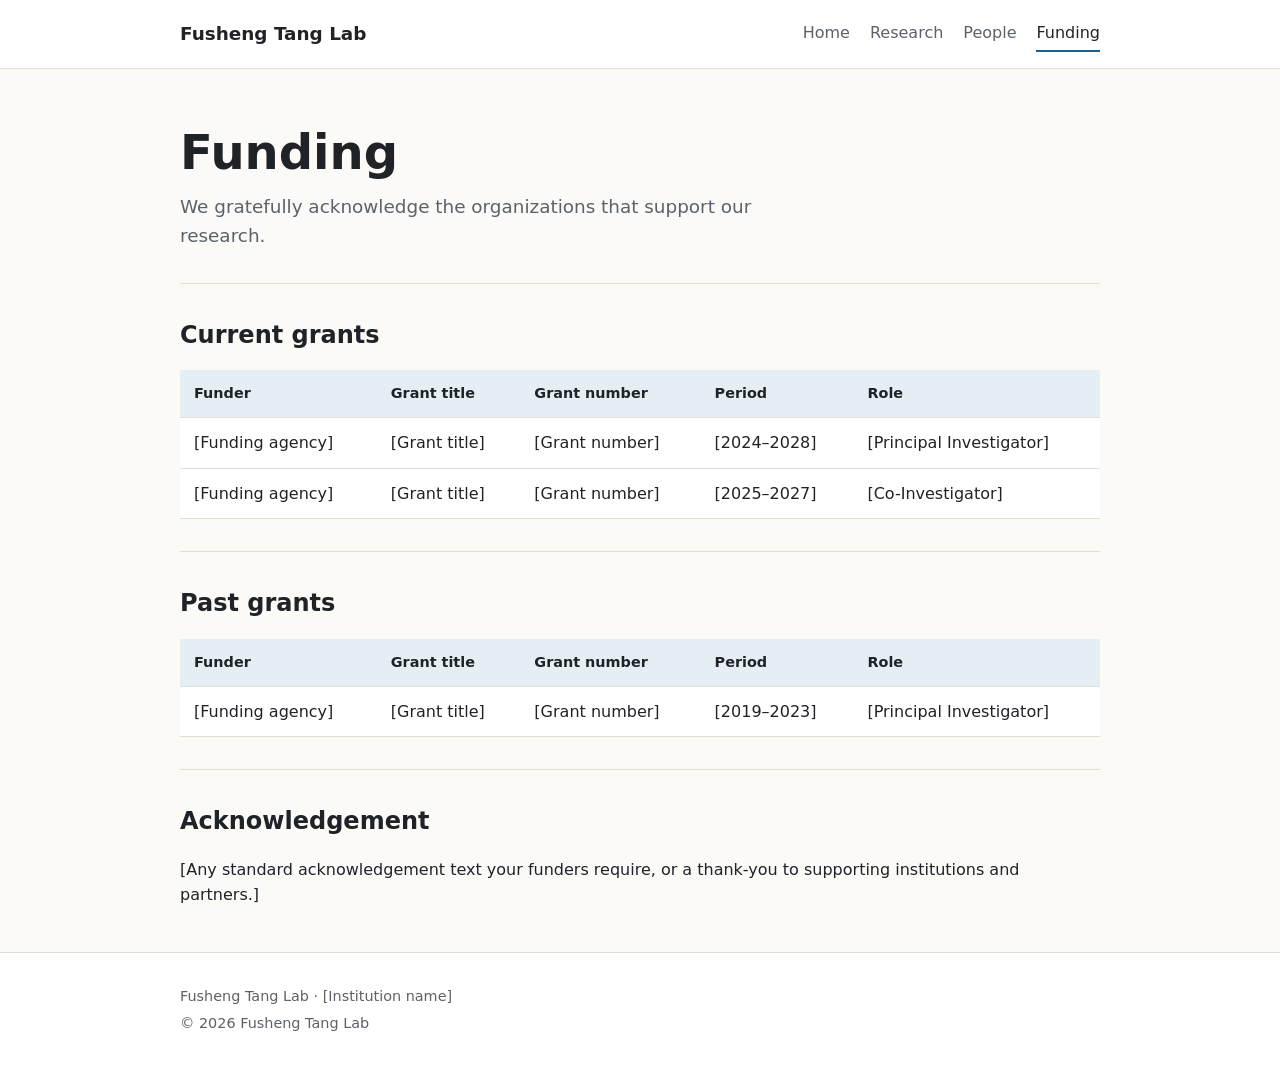
==== funding.html @ 30bb6a4f "Build research lab site with Research, People, and Funding pages Co-Authored-By: Claude Opus 5.5 <no" ====
<!doctype html>
<html lang="en">
<head>
  <meta charset="utf-8">
  <meta name="viewport" content="width=device-width, initial-scale=1">
  <title>Funding · Fusheng Tang Lab</title>
  <meta name="description" content="Grants and organizations that fund the Fusheng Tang Lab.">
  <link rel="stylesheet" href="style.css">
</head>
<body>
  <header class="site-header">
    <div class="container">
      <a class="site-name" href="index.html">Fusheng Tang Lab</a>
      <nav>
        <a href="index.html">Home</a>
        <a href="research.html">Research</a>
        <a href="people.html">People</a>
        <a href="funding.html" aria-current="page">Funding</a>
      </nav>
    </div>
  </header>

  <main class="container">
    <div class="page-intro">
      <h1>Funding</h1>
      <p>We gratefully acknowledge the organizations that support our research.</p>
    </div>

    <section>
      <h2>Current grants</h2>
      <div class="table-wrap">
        <table>
          <thead>
            <tr>
              <th>Funder</th>
              <th>Grant title</th>
              <th>Grant number</th>
              <th>Period</th>
              <th>Role</th>
            </tr>
          </thead>
          <tbody>
            <tr>
              <td>[Funding agency]</td>
              <td>[Grant title]</td>
              <td>[Grant number]</td>
              <td>[2024&ndash;2028]</td>
              <td>[Principal Investigator]</td>
            </tr>
            <tr>
              <td>[Funding agency]</td>
              <td>[Grant title]</td>
              <td>[Grant number]</td>
              <td>[2025&ndash;2027]</td>
              <td>[Co-Investigator]</td>
            </tr>
          </tbody>
        </table>
      </div>
    </section>

    <section>
      <h2>Past grants</h2>
      <div class="table-wrap">
        <table>
          <thead>
            <tr>
              <th>Funder</th>
              <th>Grant title</th>
              <th>Grant number</th>
              <th>Period</th>
              <th>Role</th>
            </tr>
          </thead>
          <tbody>
            <tr>
              <td>[Funding agency]</td>
              <td>[Grant title]</td>
              <td>[Grant number]</td>
              <td>[2019&ndash;2023]</td>
              <td>[Principal Investigator]</td>
            </tr>
          </tbody>
        </table>
      </div>
    </section>

    <section>
      <h2>Acknowledgement</h2>
      <p>[Any standard acknowledgement text your funders require, or a thank-you to supporting institutions and partners.]</p>
    </section>
  </main>

  <footer>
    <div class="container">
      <p>Fusheng Tang Lab &middot; [Institution name]</p>
      <p>&copy; 2026 Fusheng Tang Lab</p>
    </div>
  </footer>
</body>
</html>
---- style.css ----
:root {
  --background: #fbfaf7;
  --surface: #ffffff;
  --text: #1f2328;
  --muted: #5b626a;
  --accent: #1f5f8b;
  --accent-soft: #e5eef5;
  --border: #e2ded6;
}

@media (prefers-color-scheme: dark) {
  :root {
    --background: #14171a;
    --surface: #1c2024;
    --text: #eceae4;
    --muted: #a3a9b0;
    --accent: #7db6e0;
    --accent-soft: #1f2d38;
    --border: #2e3338;
  }
}

* {
  box-sizing: border-box;
}

body {
  margin: 0;
  background: var(--background);
  color: var(--text);
  font-family: system-ui, -apple-system, "Segoe UI", Roboto, sans-serif;
  line-height: 1.6;
}

a {
  color: var(--accent);
}

img {
  max-width: 100%;
}

.container {
  max-width: 960px;
  margin: 0 auto;
  padding: 0 20px;
}

/* Header and navigation */

.site-header {
  border-bottom: 1px solid var(--border);
  background: var(--surface);
}

.site-header .container {
  display: flex;
  flex-wrap: wrap;
  justify-content: space-between;
  align-items: center;
  gap: 8px 24px;
  padding-top: 16px;
  padding-bottom: 16px;
}

.site-name {
  color: var(--text);
  font-size: 1.15rem;
  font-weight: 700;
  text-decoration: none;
}

nav {
  display: flex;
  flex-wrap: wrap;
  gap: 4px 20px;
}

nav a {
  color: var(--muted);
  text-decoration: none;
  padding: 4px 0;
  border-bottom: 2px solid transparent;
}

nav a:hover {
  color: var(--text);
}

nav a[aria-current="page"] {
  color: var(--text);
  border-bottom-color: var(--accent);
}

/* Page layout */

main {
  padding-bottom: 48px;
}

.page-intro {
  padding: 56px 0 32px;
}

.page-intro h1 {
  margin: 0 0 12px;
  font-size: clamp(2rem, 6vw, 3rem);
  line-height: 1.15;
}

.page-intro p {
  max-width: 640px;
  margin: 0;
  color: var(--muted);
  font-size: 1.15rem;
}

section {
  padding: 32px 0;
  border-top: 1px solid var(--border);
}

h2 {
  margin: 0 0 16px;
  font-size: 1.5rem;
}

h3 {
  margin: 0 0 6px;
  font-size: 1.1rem;
}

p {
  margin: 0 0 12px;
}

.muted {
  color: var(--muted);
}

.button {
  display: inline-block;
  margin-top: 8px;
  padding: 10px 18px;
  border-radius: 6px;
  background: var(--accent);
  color: var(--background);
  font-weight: 600;
  text-decoration: none;
}

/* Cards (research areas, projects, people) */

.grid {
  display: grid;
  grid-template-columns: repeat(auto-fill, minmax(260px, 1fr));
  gap: 20px;
}

.card {
  padding: 20px;
  border: 1px solid var(--border);
  border-radius: 8px;
  background: var(--surface);
}

.card p:last-child {
  margin-bottom: 0;
}

.tag {
  display: inline-block;
  margin-bottom: 8px;
  padding: 2px 10px;
  border-radius: 999px;
  background: var(--accent-soft);
  color: var(--accent);
  font-size: 0.8rem;
  font-weight: 600;
}

/* People */

.person {
  text-align: center;
}

.person .photo {
  display: flex;
  justify-content: center;
  align-items: center;
  width: 112px;
  height: 112px;
  margin: 0 auto 14px;
  border-radius: 50%;
  object-fit: cover;
  background: var(--accent-soft);
  color: var(--accent);
  font-size: 2rem;
  font-weight: 700;
}

.person .role {
  margin-bottom: 8px;
  color: var(--muted);
}

.pi {
  display: flex;
  flex-wrap: wrap;
  gap: 24px;
  align-items: flex-start;
}

.pi .photo {
  flex-shrink: 0;
  width: 160px;
  height: 160px;
  margin: 0;
}

.pi-details {
  flex: 1;
  min-width: 240px;
  text-align: left;
}

/* Lists (news, publications) */

.list {
  margin: 0;
  padding: 0;
  list-style: none;
}

.list li {
  padding: 12px 0;
  border-bottom: 1px solid var(--border);
}

.list li:last-child {
  border-bottom: none;
}

.date {
  display: block;
  color: var(--muted);
  font-size: 0.9rem;
}

/* Funding table */

.table-wrap {
  overflow-x: auto;
}

table {
  width: 100%;
  min-width: 560px;
  border-collapse: collapse;
  background: var(--surface);
}

th,
td {
  padding: 12px 14px;
  border-bottom: 1px solid var(--border);
  text-align: left;
  vertical-align: top;
}

th {
  background: var(--accent-soft);
  font-size: 0.9rem;
}

/* Footer */

footer {
  padding: 32px 0;
  border-top: 1px solid var(--border);
  background: var(--surface);
  color: var(--muted);
  font-size: 0.9rem;
}

footer p {
  margin: 0 0 4px;
}
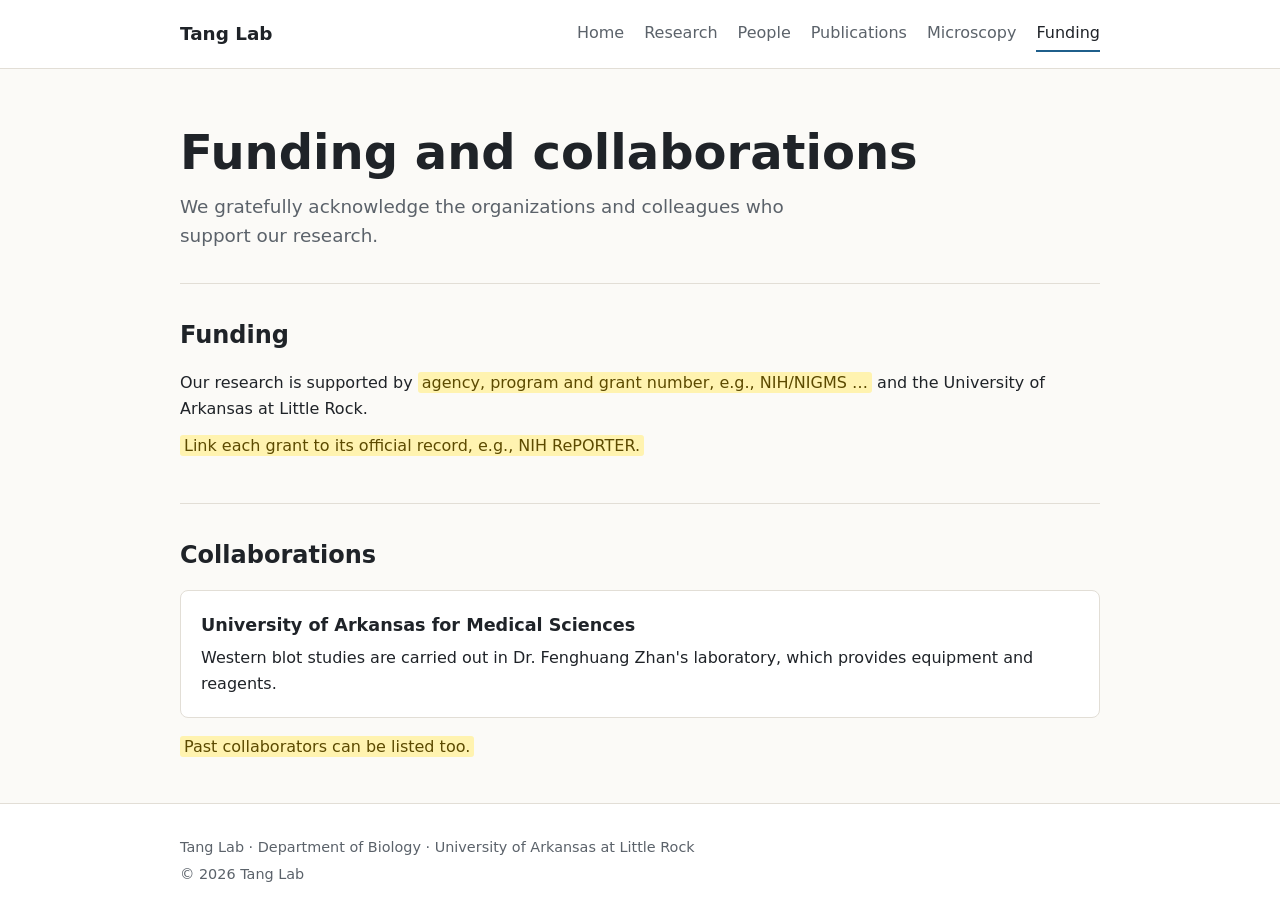
==== commit 1f29bf72: "Add lab content from draft, plus Publications and Microscopy pages Co-Authored-By: Claude Opus 5.5 <" ====
--- a/funding.html
+++ b/funding.html
@@ -3,18 +3,20 @@
 <head>
   <meta charset="utf-8">
   <meta name="viewport" content="width=device-width, initial-scale=1">
-  <title>Funding · Fusheng Tang Lab</title>
-  <meta name="description" content="Grants and organizations that fund the Fusheng Tang Lab.">
+  <title>Funding · Tang Lab</title>
+  <meta name="description" content="Funding and collaborations that support the Tang Lab.">
   <link rel="stylesheet" href="style.css">
 </head>
 <body>
   <header class="site-header">
     <div class="container">
-      <a class="site-name" href="index.html">Fusheng Tang Lab</a>
+      <a class="site-name" href="index.html">Tang Lab</a>
       <nav>
         <a href="index.html">Home</a>
         <a href="research.html">Research</a>
         <a href="people.html">People</a>
+        <a href="publications.html">Publications</a>
+        <a href="microscopy.html">Microscopy</a>
         <a href="funding.html" aria-current="page">Funding</a>
       </nav>
     </div>
@@ -22,79 +24,30 @@
 
   <main class="container">
     <div class="page-intro">
-      <h1>Funding</h1>
-      <p>We gratefully acknowledge the organizations that support our research.</p>
+      <h1>Funding and collaborations</h1>
+      <p>We gratefully acknowledge the organizations and colleagues who support our research.</p>
     </div>
 
     <section>
-      <h2>Current grants</h2>
-      <div class="table-wrap">
-        <table>
-          <thead>
-            <tr>
-              <th>Funder</th>
-              <th>Grant title</th>
-              <th>Grant number</th>
-              <th>Period</th>
-              <th>Role</th>
-            </tr>
-          </thead>
-          <tbody>
-            <tr>
-              <td>[Funding agency]</td>
-              <td>[Grant title]</td>
-              <td>[Grant number]</td>
-              <td>[2024&ndash;2028]</td>
-              <td>[Principal Investigator]</td>
-            </tr>
-            <tr>
-              <td>[Funding agency]</td>
-              <td>[Grant title]</td>
-              <td>[Grant number]</td>
-              <td>[2025&ndash;2027]</td>
-              <td>[Co-Investigator]</td>
-            </tr>
-          </tbody>
-        </table>
-      </div>
+      <h2>Funding</h2>
+      <p>Our research is supported by <span class="placeholder">agency, program and grant number, e.g., NIH/NIGMS …</span> and the University of Arkansas at Little Rock.</p>
+      <p><span class="placeholder">Link each grant to its official record, e.g., NIH RePORTER.</span></p>
     </section>
 
     <section>
-      <h2>Past grants</h2>
-      <div class="table-wrap">
-        <table>
-          <thead>
-            <tr>
-              <th>Funder</th>
-              <th>Grant title</th>
-              <th>Grant number</th>
-              <th>Period</th>
-              <th>Role</th>
-            </tr>
-          </thead>
-          <tbody>
-            <tr>
-              <td>[Funding agency]</td>
-              <td>[Grant title]</td>
-              <td>[Grant number]</td>
-              <td>[2019&ndash;2023]</td>
-              <td>[Principal Investigator]</td>
-            </tr>
-          </tbody>
-        </table>
-      </div>
-    </section>
-
-    <section>
-      <h2>Acknowledgement</h2>
-      <p>[Any standard acknowledgement text your funders require, or a thank-you to supporting institutions and partners.]</p>
+      <h2>Collaborations</h2>
+      <article class="card">
+        <h3>University of Arkansas for Medical Sciences</h3>
+        <p>Western blot studies are carried out in Dr. Fenghuang Zhan's laboratory, which provides equipment and reagents.</p>
+      </article>
+      <p class="muted" style="margin-top: 16px;"><span class="placeholder">Past collaborators can be listed too.</span></p>
     </section>
   </main>
 
   <footer>
     <div class="container">
-      <p>Fusheng Tang Lab &middot; [Institution name]</p>
-      <p>&copy; 2026 Fusheng Tang Lab</p>
+      <p>Tang Lab · Department of Biology · University of Arkansas at Little Rock</p>
+      <p>&copy; 2026 Tang Lab</p>
     </div>
   </footer>
 </body>
--- a/style.css
+++ b/style.css
@@ -274,6 +274,85 @@
   font-size: 0.9rem;
 }
 
+/* Draft content */
+
+.eyebrow {
+  margin-bottom: 10px;
+  color: var(--accent);
+  font-size: 0.95rem;
+  font-weight: 600;
+}
+
+.placeholder {
+  padding: 1px 4px;
+  border-radius: 3px;
+  background: #fff3b0;
+  color: #5c4a00;
+}
+
+@media (prefers-color-scheme: dark) {
+  .placeholder {
+    background: #4a3f12;
+    color: #ffe58a;
+  }
+}
+
+.callout {
+  margin-top: 20px;
+  padding: 20px;
+  border-left: 4px solid var(--accent);
+  border-radius: 0 8px 8px 0;
+  background: var(--accent-soft);
+}
+
+.callout p:last-child {
+  margin-bottom: 0;
+}
+
+.figure-placeholder {
+  display: flex;
+  justify-content: center;
+  align-items: center;
+  min-height: 220px;
+  margin-top: 24px;
+  padding: 20px;
+  border: 2px dashed var(--border);
+  border-radius: 8px;
+  color: var(--muted);
+  text-align: center;
+}
+
+.bullets {
+  margin: 0;
+  padding-left: 20px;
+}
+
+.bullets li {
+  margin-bottom: 8px;
+}
+
+.pubs {
+  margin: 0;
+  padding-left: 28px;
+}
+
+.pubs li {
+  padding: 10px 0 10px 4px;
+  border-bottom: 1px solid var(--border);
+}
+
+.pubs li:last-child {
+  border-bottom: none;
+}
+
+.person p:not(.role) {
+  text-align: left;
+}
+
+.person .links {
+  font-size: 0.9rem;
+}
+
 /* Footer */
 
 footer {
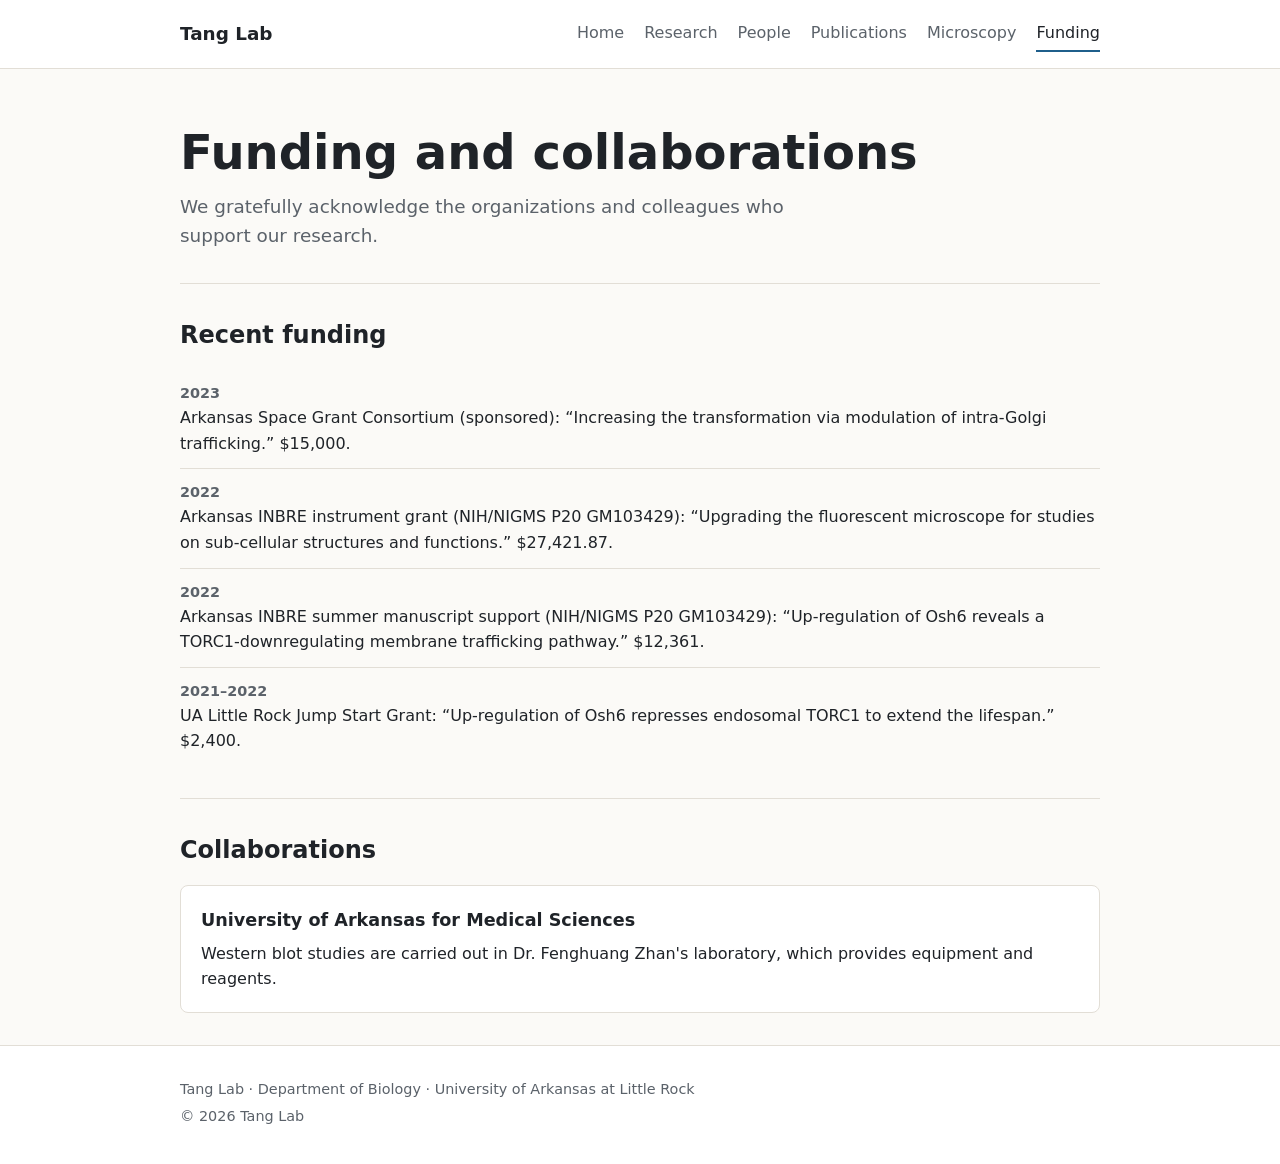
==== commit 4169dd0a: "Fill in site content from the Nov 20 draft - Home: new headline, About text, confirmed room and emai" ====
--- a/funding.html
+++ b/funding.html
@@ -5,9 +5,11 @@
   <meta name="viewport" content="width=device-width, initial-scale=1">
   <title>Funding · Tang Lab</title>
   <meta name="description" content="Funding and collaborations that support the Tang Lab.">
+  <link rel="icon" href="favicon.svg" type="image/svg+xml">
   <link rel="stylesheet" href="style.css">
 </head>
 <body>
+  <a class="skip-link" href="#main">Skip to content</a>
   <header class="site-header">
     <div class="container">
       <a class="site-name" href="index.html">Tang Lab</a>
@@ -22,16 +24,20 @@
     </div>
   </header>
 
-  <main class="container">
+  <main id="main" class="container">
     <div class="page-intro">
       <h1>Funding and collaborations</h1>
       <p>We gratefully acknowledge the organizations and colleagues who support our research.</p>
     </div>
 
     <section>
-      <h2>Funding</h2>
-      <p>Our research is supported by <span class="placeholder">agency, program and grant number, e.g., NIH/NIGMS …</span> and the University of Arkansas at Little Rock.</p>
-      <p><span class="placeholder">Link each grant to its official record, e.g., NIH RePORTER.</span></p>
+      <h2>Recent funding</h2>
+      <ul class="grants">
+        <li><span class="grant-year">2023</span> Arkansas Space Grant Consortium (sponsored): “Increasing the transformation via modulation of intra-Golgi trafficking.” $15,000.</li>
+        <li><span class="grant-year">2022</span> Arkansas INBRE instrument grant (NIH/NIGMS P20 GM103429): “Upgrading the fluorescent microscope for studies on sub-cellular structures and functions.” $27,421.87.</li>
+        <li><span class="grant-year">2022</span> Arkansas INBRE summer manuscript support (NIH/NIGMS P20 GM103429): “Up-regulation of Osh6 reveals a TORC1-downregulating membrane trafficking pathway.” $12,361.</li>
+        <li><span class="grant-year">2021–2022</span> UA Little Rock Jump Start Grant: “Up-regulation of Osh6 represses endosomal TORC1 to extend the lifespan.” $2,400.</li>
+      </ul>
     </section>
 
     <section>
@@ -40,7 +46,6 @@
         <h3>University of Arkansas for Medical Sciences</h3>
         <p>Western blot studies are carried out in Dr. Fenghuang Zhan's laboratory, which provides equipment and reagents.</p>
       </article>
-      <p class="muted" style="margin-top: 16px;"><span class="placeholder">Past collaborators can be listed too.</span></p>
     </section>
   </main>
 
--- a/style.css
+++ b/style.css
@@ -46,6 +46,22 @@
   padding: 0 20px;
 }
 
+.skip-link {
+  position: absolute;
+  left: 8px;
+  top: -48px;
+  padding: 8px 14px;
+  border-radius: 6px;
+  background: var(--accent);
+  color: var(--background);
+  font-weight: 600;
+  z-index: 10;
+}
+
+.skip-link:focus {
+  top: 8px;
+}
+
 /* Header and navigation */
 
 .site-header {
@@ -193,11 +209,12 @@
   height: 112px;
   margin: 0 auto 14px;
   border-radius: 50%;
-  object-fit: cover;
   background: var(--accent-soft);
   color: var(--accent);
   font-size: 2rem;
   font-weight: 700;
+  object-fit: cover;
+  object-position: top;
 }
 
 .person .role {
@@ -223,55 +240,6 @@
   flex: 1;
   min-width: 240px;
   text-align: left;
-}
-
-/* Lists (news, publications) */
-
-.list {
-  margin: 0;
-  padding: 0;
-  list-style: none;
-}
-
-.list li {
-  padding: 12px 0;
-  border-bottom: 1px solid var(--border);
-}
-
-.list li:last-child {
-  border-bottom: none;
-}
-
-.date {
-  display: block;
-  color: var(--muted);
-  font-size: 0.9rem;
-}
-
-/* Funding table */
-
-.table-wrap {
-  overflow-x: auto;
-}
-
-table {
-  width: 100%;
-  min-width: 560px;
-  border-collapse: collapse;
-  background: var(--surface);
-}
-
-th,
-td {
-  padding: 12px 14px;
-  border-bottom: 1px solid var(--border);
-  text-align: left;
-  vertical-align: top;
-}
-
-th {
-  background: var(--accent-soft);
-  font-size: 0.9rem;
 }
 
 /* Draft content */
@@ -309,19 +277,6 @@
   margin-bottom: 0;
 }
 
-.figure-placeholder {
-  display: flex;
-  justify-content: center;
-  align-items: center;
-  min-height: 220px;
-  margin-top: 24px;
-  padding: 20px;
-  border: 2px dashed var(--border);
-  border-radius: 8px;
-  color: var(--muted);
-  text-align: center;
-}
-
 .bullets {
   margin: 0;
   padding-left: 20px;
@@ -351,6 +306,52 @@
 
 .person .links {
   font-size: 0.9rem;
+}
+
+/* Funding */
+
+.grants {
+  margin: 0;
+  padding: 0;
+  list-style: none;
+}
+
+.grants li {
+  padding: 12px 0;
+  border-bottom: 1px solid var(--border);
+}
+
+.grants li:last-child {
+  border-bottom: none;
+}
+
+.grant-year {
+  display: block;
+  color: var(--muted);
+  font-size: 0.9rem;
+  font-weight: 600;
+}
+
+/* Figures */
+
+.figure {
+  margin: 0;
+}
+
+.figure img {
+  display: block;
+  width: 100%;
+  height: auto;
+  padding: 12px;
+  border: 1px solid var(--border);
+  border-radius: 8px;
+  background: #ffffff;
+}
+
+.figure figcaption {
+  margin-top: 10px;
+  color: var(--muted);
+  font-size: 0.95rem;
 }
 
 /* Footer */
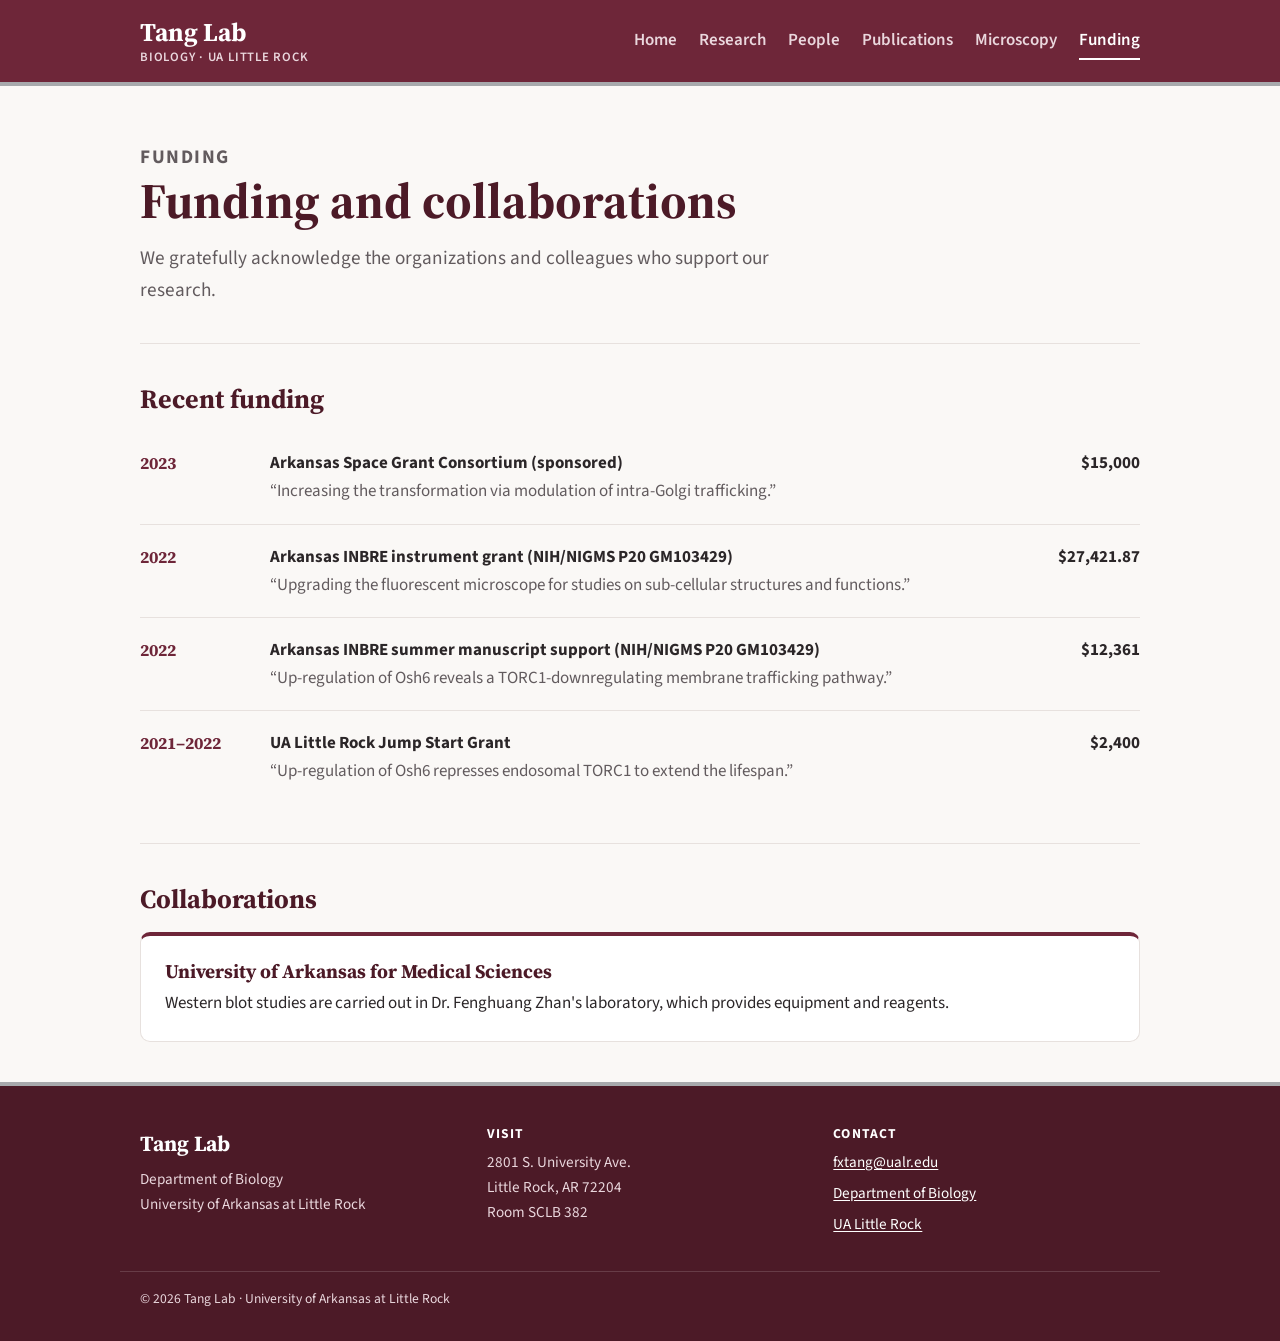
==== commit 6b99e767: "Redesign site in UA Little Rock maroon with a journal-style layout - Maroon header and footer using " ====
--- a/funding.html
+++ b/funding.html
@@ -6,14 +6,17 @@
   <title>Funding · Tang Lab</title>
   <meta name="description" content="Funding and collaborations that support the Tang Lab.">
   <link rel="icon" href="favicon.svg" type="image/svg+xml">
+  <link rel="preconnect" href="https://fonts.googleapis.com">
+  <link rel="preconnect" href="https://fonts.gstatic.com" crossorigin>
+  <link rel="stylesheet" href="https://fonts.googleapis.com/css2?family=Source+Sans+3:wght@400;600;700&family=Source+Serif+4:opsz,wght@8..60,600;8..60,700&display=swap">
   <link rel="stylesheet" href="style.css">
 </head>
 <body>
   <a class="skip-link" href="#main">Skip to content</a>
   <header class="site-header">
     <div class="container">
-      <a class="site-name" href="index.html">Tang Lab</a>
-      <nav>
+      <a class="site-name" href="index.html">Tang Lab<span>Biology · UA Little Rock</span></a>
+      <nav aria-label="Main">
         <a href="index.html">Home</a>
         <a href="research.html">Research</a>
         <a href="people.html">People</a>
@@ -25,7 +28,9 @@
   </header>
 
   <main id="main" class="container">
+
     <div class="page-intro">
+      <p class="eyebrow">Funding</p>
       <h1>Funding and collaborations</h1>
       <p>We gratefully acknowledge the organizations and colleagues who support our research.</p>
     </div>
@@ -33,10 +38,26 @@
     <section>
       <h2>Recent funding</h2>
       <ul class="grants">
-        <li><span class="grant-year">2023</span> Arkansas Space Grant Consortium (sponsored): “Increasing the transformation via modulation of intra-Golgi trafficking.” $15,000.</li>
-        <li><span class="grant-year">2022</span> Arkansas INBRE instrument grant (NIH/NIGMS P20 GM103429): “Upgrading the fluorescent microscope for studies on sub-cellular structures and functions.” $27,421.87.</li>
-        <li><span class="grant-year">2022</span> Arkansas INBRE summer manuscript support (NIH/NIGMS P20 GM103429): “Up-regulation of Osh6 reveals a TORC1-downregulating membrane trafficking pathway.” $12,361.</li>
-        <li><span class="grant-year">2021–2022</span> UA Little Rock Jump Start Grant: “Up-regulation of Osh6 represses endosomal TORC1 to extend the lifespan.” $2,400.</li>
+        <li>
+          <span class="grant-year">2023</span>
+          <span><span class="grant-funder">Arkansas Space Grant Consortium (sponsored)</span><span class="grant-title">“Increasing the transformation via modulation of intra-Golgi trafficking.”</span></span>
+          <span class="grant-amount">$15,000</span>
+        </li>
+        <li>
+          <span class="grant-year">2022</span>
+          <span><span class="grant-funder">Arkansas INBRE instrument grant (NIH/NIGMS P20 GM103429)</span><span class="grant-title">“Upgrading the fluorescent microscope for studies on sub-cellular structures and functions.”</span></span>
+          <span class="grant-amount">$27,421.87</span>
+        </li>
+        <li>
+          <span class="grant-year">2022</span>
+          <span><span class="grant-funder">Arkansas INBRE summer manuscript support (NIH/NIGMS P20 GM103429)</span><span class="grant-title">“Up-regulation of Osh6 reveals a TORC1-downregulating membrane trafficking pathway.”</span></span>
+          <span class="grant-amount">$12,361</span>
+        </li>
+        <li>
+          <span class="grant-year">2021–2022</span>
+          <span><span class="grant-funder">UA Little Rock Jump Start Grant</span><span class="grant-title">“Up-regulation of Osh6 represses endosomal TORC1 to extend the lifespan.”</span></span>
+          <span class="grant-amount">$2,400</span>
+        </li>
       </ul>
     </section>
 
@@ -49,10 +70,25 @@
     </section>
   </main>
 
-  <footer>
-    <div class="container">
-      <p>Tang Lab · Department of Biology · University of Arkansas at Little Rock</p>
-      <p>&copy; 2026 Tang Lab</p>
+  <footer class="site-footer">
+    <div class="container footer-grid">
+      <div>
+        <p class="footer-name">Tang Lab</p>
+        <p>Department of Biology<br>University of Arkansas at Little Rock</p>
+      </div>
+      <div>
+        <h2 class="footer-heading">Visit</h2>
+        <p>2801 S. University Ave.<br>Little Rock, AR 72204<br>Room SCLB 382</p>
+      </div>
+      <div>
+        <h2 class="footer-heading">Contact</h2>
+        <p><a href="mailto:fxtang@ualr.edu">fxtang@ualr.edu</a></p>
+        <p><a href="https://ualr.edu/biology/">Department of Biology</a></p>
+        <p><a href="https://ualr.edu/">UA Little Rock</a></p>
+      </div>
+    </div>
+    <div class="container footer-bottom">
+      <p>&copy; 2026 Tang Lab · University of Arkansas at Little Rock</p>
     </div>
   </footer>
 </body>
--- a/style.css
+++ b/style.css
@@ -1,22 +1,46 @@
+/* Tang Lab — colors follow the UA Little Rock palette (ualr.edu/communications/colors) */
+
 :root {
-  --background: #fbfaf7;
+  --maroon: #6e2639;
+  --maroon-dark: #4c1a27;
+  --maroon-light: #98344f;
+  --silver: #a7a9ac;
+
+  --background: #faf8f6;
   --surface: #ffffff;
-  --text: #1f2328;
-  --muted: #5b626a;
-  --accent: #1f5f8b;
-  --accent-soft: #e5eef5;
-  --border: #e2ded6;
+  --text: #2b2628;
+  --heading: #4c1a27;
+  --muted: #625b5e;
+  --accent: #6e2639;
+  --accent-hover: #98344f;
+  --accent-soft: #f4eaed;
+  --border: #e7e1de;
+
+  --header-bg: #6e2639;
+  --header-text: #ffffff;
+  --header-muted: #ead7dd;
+  --footer-bg: #4c1a27;
+  --footer-text: #ead7dd;
+
+  --serif: "Source Serif 4", Georgia, "Times New Roman", serif;
+  --sans: "Source Sans 3", system-ui, -apple-system, "Segoe UI", Roboto, sans-serif;
+  --radius: 10px;
 }
 
 @media (prefers-color-scheme: dark) {
   :root {
-    --background: #14171a;
-    --surface: #1c2024;
-    --text: #eceae4;
-    --muted: #a3a9b0;
-    --accent: #7db6e0;
-    --accent-soft: #1f2d38;
-    --border: #2e3338;
+    --background: #151113;
+    --surface: #1f191b;
+    --text: #ece6e8;
+    --heading: #f4dde4;
+    --muted: #b3a9ad;
+    --accent: #eaa5b8;
+    --accent-hover: #f6c9d5;
+    --accent-soft: #33202a;
+    --border: #3a2f33;
+
+    --header-bg: #4c1a27;
+    --footer-bg: #2a0f17;
   }
 }
 
@@ -24,24 +48,39 @@
   box-sizing: border-box;
 }
 
+html {
+  -webkit-text-size-adjust: 100%;
+}
+
 body {
   margin: 0;
   background: var(--background);
   color: var(--text);
-  font-family: system-ui, -apple-system, "Segoe UI", Roboto, sans-serif;
-  line-height: 1.6;
+  font-family: var(--sans);
+  font-size: 1.0625rem;
+  line-height: 1.65;
 }
 
 a {
   color: var(--accent);
+  text-underline-offset: 2px;
+}
+
+a:hover {
+  color: var(--accent-hover);
 }
 
 img {
   max-width: 100%;
 }
 
+:focus-visible {
+  outline: 3px solid var(--maroon-light);
+  outline-offset: 2px;
+}
+
 .container {
-  max-width: 960px;
+  max-width: 1040px;
   margin: 0 auto;
   padding: 0 20px;
 }
@@ -50,12 +89,12 @@
   position: absolute;
   left: 8px;
   top: -48px;
+  z-index: 10;
   padding: 8px 14px;
   border-radius: 6px;
-  background: var(--accent);
-  color: var(--background);
+  background: var(--surface);
+  color: var(--accent);
   font-weight: 600;
-  z-index: 10;
 }
 
 .skip-link:focus {
@@ -65,8 +104,9 @@
 /* Header and navigation */
 
 .site-header {
-  border-bottom: 1px solid var(--border);
-  background: var(--surface);
+  background: var(--header-bg);
+  color: var(--header-text);
+  border-bottom: 4px solid var(--silver);
 }
 
 .site-header .container {
@@ -74,109 +114,184 @@
   flex-wrap: wrap;
   justify-content: space-between;
   align-items: center;
-  gap: 8px 24px;
-  padding-top: 16px;
-  padding-bottom: 16px;
+  gap: 10px 28px;
+  padding-top: 18px;
+  padding-bottom: 18px;
 }
 
 .site-name {
-  color: var(--text);
-  font-size: 1.15rem;
-  font-weight: 700;
+  display: flex;
+  flex-direction: column;
+  color: var(--header-text);
+  font-family: var(--serif);
+  font-size: 1.6rem;
+  font-weight: 700;
+  line-height: 1.1;
   text-decoration: none;
+}
+
+.site-name:hover {
+  color: var(--header-text);
+}
+
+.site-name span {
+  margin-top: 4px;
+  color: var(--header-muted);
+  font-family: var(--sans);
+  font-size: 0.8rem;
+  font-weight: 600;
+  letter-spacing: 0.06em;
+  text-transform: uppercase;
 }
 
 nav {
   display: flex;
   flex-wrap: wrap;
-  gap: 4px 20px;
+  gap: 4px 22px;
 }
 
 nav a {
-  color: var(--muted);
-  text-decoration: none;
   padding: 4px 0;
   border-bottom: 2px solid transparent;
+  color: var(--header-muted);
+  font-weight: 600;
+  text-decoration: none;
 }
 
 nav a:hover {
-  color: var(--text);
+  color: var(--header-text);
+  border-bottom-color: var(--header-muted);
 }
 
 nav a[aria-current="page"] {
-  color: var(--text);
-  border-bottom-color: var(--accent);
-}
-
-/* Page layout */
-
-main {
-  padding-bottom: 48px;
-}
-
-.page-intro {
-  padding: 56px 0 32px;
-}
-
-.page-intro h1 {
-  margin: 0 0 12px;
-  font-size: clamp(2rem, 6vw, 3rem);
-  line-height: 1.15;
-}
-
-.page-intro p {
-  max-width: 640px;
-  margin: 0;
-  color: var(--muted);
-  font-size: 1.15rem;
-}
-
-section {
-  padding: 32px 0;
-  border-top: 1px solid var(--border);
+  color: var(--header-text);
+  border-bottom-color: var(--header-text);
+}
+
+/* Type */
+
+h1,
+h2,
+h3 {
+  color: var(--heading);
+  font-family: var(--serif);
+  font-weight: 700;
+  line-height: 1.2;
 }
 
 h2 {
   margin: 0 0 16px;
-  font-size: 1.5rem;
+  font-size: 1.65rem;
 }
 
 h3 {
   margin: 0 0 6px;
-  font-size: 1.1rem;
+  font-size: 1.2rem;
 }
 
 p {
-  margin: 0 0 12px;
+  margin: 0 0 14px;
 }
 
 .muted {
   color: var(--muted);
 }
 
+.eyebrow {
+  margin: 0 0 12px;
+  color: var(--accent);
+  font-size: 0.85rem;
+  font-weight: 700;
+  letter-spacing: 0.08em;
+  text-transform: uppercase;
+}
+
+/* Page layout */
+
+main {
+  padding-bottom: 56px;
+}
+
+.page-intro {
+  padding: 56px 0 36px;
+}
+
+.page-intro h1 {
+  max-width: 780px;
+  margin: 0 0 14px;
+  font-size: clamp(2.1rem, 5.5vw, 3.1rem);
+  line-height: 1.12;
+}
+
+.page-intro p {
+  max-width: 680px;
+  margin: 0;
+  color: var(--muted);
+  font-size: 1.2rem;
+}
+
+section {
+  padding: 40px 0;
+  border-top: 1px solid var(--border);
+}
+
+.section-lead {
+  max-width: 720px;
+}
+
+.button-row {
+  display: flex;
+  flex-wrap: wrap;
+  gap: 12px;
+  margin-top: 26px;
+}
+
 .button {
   display: inline-block;
-  margin-top: 8px;
-  padding: 10px 18px;
+  padding: 11px 20px;
+  border: 2px solid var(--accent);
   border-radius: 6px;
   background: var(--accent);
   color: var(--background);
-  font-weight: 600;
+  font-weight: 700;
   text-decoration: none;
 }
 
-/* Cards (research areas, projects, people) */
+.button:hover {
+  border-color: var(--accent-hover);
+  background: var(--accent-hover);
+  color: var(--background);
+}
+
+.button.secondary {
+  background: transparent;
+  color: var(--accent);
+}
+
+.button.secondary:hover {
+  background: var(--accent-soft);
+  color: var(--accent);
+}
+
+/* Cards and grids */
 
 .grid {
   display: grid;
-  grid-template-columns: repeat(auto-fill, minmax(260px, 1fr));
+  grid-template-columns: repeat(auto-fit, minmax(260px, 1fr));
   gap: 20px;
 }
 
+.grid-2 {
+  display: grid;
+  grid-template-columns: repeat(auto-fit, minmax(300px, 1fr));
+  gap: 24px;
+}
+
 .card {
-  padding: 20px;
+  padding: 24px;
   border: 1px solid var(--border);
-  border-radius: 8px;
+  border-top: 4px solid var(--maroon);
+  border-radius: var(--radius);
   background: var(--surface);
 }
 
@@ -184,140 +299,284 @@
   margin-bottom: 0;
 }
 
-.tag {
+a.card {
+  display: block;
+  color: var(--text);
+  text-decoration: none;
+  transition: transform 0.15s ease, box-shadow 0.15s ease;
+}
+
+a.card:hover {
+  color: var(--text);
+  transform: translateY(-2px);
+  box-shadow: 0 8px 24px rgba(76, 26, 39, 0.12);
+}
+
+.card-more {
   display: inline-block;
-  margin-bottom: 8px;
-  padding: 2px 10px;
-  border-radius: 999px;
+  margin-top: 4px;
+  color: var(--accent);
+  font-weight: 700;
+}
+
+.callout {
+  padding: 24px;
+  border-left: 4px solid var(--maroon);
+  border-radius: 0 var(--radius) var(--radius) 0;
   background: var(--accent-soft);
-  color: var(--accent);
-  font-size: 0.8rem;
-  font-weight: 600;
+}
+
+.callout p:last-child {
+  margin-bottom: 0;
+}
+
+/* Figures */
+
+.figure {
+  margin: 0;
+}
+
+.figure img {
+  display: block;
+  width: 100%;
+  height: auto;
+  padding: 14px;
+  border: 1px solid var(--border);
+  border-radius: var(--radius);
+  background: #ffffff;
+}
+
+.figure figcaption {
+  max-width: 780px;
+  margin-top: 12px;
+  color: var(--muted);
+  font-size: 0.95rem;
+}
+
+.figure figcaption strong {
+  color: var(--text);
+}
+
+/* Lists */
+
+.bullets {
+  margin: 0;
+  padding-left: 20px;
+}
+
+.bullets li {
+  margin-bottom: 10px;
+}
+
+.bullets li::marker {
+  color: var(--maroon-light);
+}
+
+.technique-grid {
+  display: grid;
+  grid-template-columns: repeat(auto-fit, minmax(280px, 1fr));
+  gap: 16px;
+  margin: 0;
+  padding: 0;
+  list-style: none;
+}
+
+.technique-grid li {
+  padding: 18px 20px;
+  border: 1px solid var(--border);
+  border-radius: var(--radius);
+  background: var(--surface);
+}
+
+.technique-grid strong {
+  display: block;
+  margin-bottom: 4px;
+  color: var(--heading);
+  font-family: var(--serif);
+  font-size: 1.05rem;
 }
 
 /* People */
 
-.person {
-  text-align: center;
-}
-
-.person .photo {
-  display: flex;
-  justify-content: center;
-  align-items: center;
-  width: 112px;
-  height: 112px;
-  margin: 0 auto 14px;
-  border-radius: 50%;
-  background: var(--accent-soft);
-  color: var(--accent);
-  font-size: 2rem;
-  font-weight: 700;
-  object-fit: cover;
-  object-position: top;
-}
-
-.person .role {
-  margin-bottom: 8px;
-  color: var(--muted);
-}
-
-.pi {
+.person-row {
   display: flex;
   flex-wrap: wrap;
   gap: 24px;
   align-items: flex-start;
-}
-
-.pi .photo {
+  padding: 28px 0;
+  border-bottom: 1px solid var(--border);
+}
+
+.person-row:first-of-type {
+  padding-top: 4px;
+}
+
+.person-row:last-child {
+  border-bottom: none;
+  padding-bottom: 0;
+}
+
+.person-row .photo {
   flex-shrink: 0;
-  width: 160px;
-  height: 160px;
-  margin: 0;
-}
-
-.pi-details {
+  display: flex;
+  justify-content: center;
+  align-items: center;
+  width: 140px;
+  height: 140px;
+  border-radius: 50%;
+  border: 3px solid var(--surface);
+  box-shadow: 0 0 0 1px var(--border);
+  object-fit: cover;
+  object-position: top;
+  background: var(--accent-soft);
+  color: var(--accent);
+  font-family: var(--serif);
+  font-size: 2.2rem;
+  font-weight: 700;
+}
+
+.person-row.pi .photo {
+  width: 170px;
+  height: 170px;
+}
+
+.person-details {
   flex: 1;
-  min-width: 240px;
-  text-align: left;
-}
-
-/* Draft content */
-
-.eyebrow {
-  margin-bottom: 10px;
-  color: var(--accent);
+  min-width: 260px;
+}
+
+.person-details h3 {
+  font-size: 1.4rem;
+}
+
+.role {
+  margin-bottom: 12px;
+  color: var(--muted);
+  font-weight: 600;
+}
+
+.links {
   font-size: 0.95rem;
-  font-weight: 600;
-}
-
-.placeholder {
-  padding: 1px 4px;
-  border-radius: 3px;
-  background: #fff3b0;
-  color: #5c4a00;
-}
-
-@media (prefers-color-scheme: dark) {
-  .placeholder {
-    background: #4a3f12;
-    color: #ffe58a;
-  }
-}
-
-.callout {
-  margin-top: 20px;
-  padding: 20px;
-  border-left: 4px solid var(--accent);
-  border-radius: 0 8px 8px 0;
-  background: var(--accent-soft);
-}
-
-.callout p:last-child {
-  margin-bottom: 0;
-}
-
-.bullets {
-  margin: 0;
-  padding-left: 20px;
-}
-
-.bullets li {
-  margin-bottom: 8px;
-}
-
-.pubs {
-  margin: 0;
-  padding-left: 28px;
-}
-
-.pubs li {
-  padding: 10px 0 10px 4px;
-  border-bottom: 1px solid var(--border);
-}
-
-.pubs li:last-child {
-  border-bottom: none;
-}
-
-.person p:not(.role) {
-  text-align: left;
-}
-
-.person .links {
-  font-size: 0.9rem;
-}
-
-/* Funding */
-
-.grants {
+}
+
+.alumni {
   margin: 0;
   padding: 0;
   list-style: none;
 }
 
+.alumni li {
+  padding: 16px 0;
+  border-bottom: 1px solid var(--border);
+}
+
+.alumni li:last-child {
+  border-bottom: none;
+}
+
+.alumni h3 {
+  font-size: 1.1rem;
+}
+
+.alumni p {
+  margin: 0;
+}
+
+/* Publications */
+
+.pub-year {
+  margin: 0 0 4px;
+  padding-top: 24px;
+  color: var(--maroon-light);
+  font-size: 1.25rem;
+}
+
+@media (prefers-color-scheme: dark) {
+  .pub-year {
+    color: var(--accent);
+  }
+}
+
+.pub-year:first-child {
+  padding-top: 0;
+}
+
+.pubs {
+  margin: 0;
+  padding: 0;
+  list-style: none;
+}
+
+.pubs li {
+  padding: 12px 0 12px 16px;
+  border-left: 3px solid var(--border);
+  margin-bottom: 8px;
+}
+
+.pubs li:target {
+  border-left-color: var(--maroon);
+  background: var(--accent-soft);
+}
+
+.pub-title {
+  display: block;
+  color: var(--text);
+  font-family: var(--serif);
+  font-size: 1.08rem;
+  font-weight: 600;
+  line-height: 1.4;
+}
+
+.pub-meta {
+  display: block;
+  color: var(--muted);
+  font-size: 0.95rem;
+}
+
+.pub-meta b {
+  color: var(--text);
+}
+
+/* Microscopy */
+
+.spec-list {
+  margin: 0;
+}
+
+.spec-list div {
+  padding: 10px 0;
+  border-bottom: 1px solid var(--border);
+}
+
+.spec-list div:last-child {
+  border-bottom: none;
+}
+
+.spec-list dt {
+  color: var(--muted);
+  font-size: 0.85rem;
+  font-weight: 700;
+  letter-spacing: 0.05em;
+  text-transform: uppercase;
+}
+
+.spec-list dd {
+  margin: 0;
+}
+
+/* Funding */
+
+.grants {
+  margin: 0;
+  padding: 0;
+  list-style: none;
+}
+
 .grants li {
-  padding: 12px 0;
+  display: grid;
+  grid-template-columns: 110px 1fr auto;
+  gap: 4px 20px;
+  padding: 18px 0;
   border-bottom: 1px solid var(--border);
 }
 
@@ -326,44 +585,89 @@
 }
 
 .grant-year {
+  color: var(--accent);
+  font-family: var(--serif);
+  font-weight: 700;
+}
+
+.grant-funder {
+  display: block;
+  font-weight: 700;
+}
+
+.grant-title {
   display: block;
   color: var(--muted);
-  font-size: 0.9rem;
-  font-weight: 600;
-}
-
-/* Figures */
-
-.figure {
-  margin: 0;
-}
-
-.figure img {
-  display: block;
-  width: 100%;
-  height: auto;
-  padding: 12px;
-  border: 1px solid var(--border);
-  border-radius: 8px;
-  background: #ffffff;
-}
-
-.figure figcaption {
-  margin-top: 10px;
-  color: var(--muted);
+}
+
+.grant-amount {
+  font-weight: 700;
+  white-space: nowrap;
+}
+
+@media (max-width: 640px) {
+  .grants li {
+    grid-template-columns: 1fr;
+  }
+}
+
+/* Contact */
+
+.contact-grid {
+  display: grid;
+  grid-template-columns: repeat(auto-fit, minmax(280px, 1fr));
+  gap: 32px;
+}
+
+/* Footer */
+
+.site-footer {
+  border-top: 4px solid var(--silver);
+  background: var(--footer-bg);
+  color: var(--footer-text);
   font-size: 0.95rem;
 }
 
-/* Footer */
-
-footer {
-  padding: 32px 0;
-  border-top: 1px solid var(--border);
-  background: var(--surface);
-  color: var(--muted);
-  font-size: 0.9rem;
-}
-
-footer p {
-  margin: 0 0 4px;
-}
+.site-footer a {
+  color: #ffffff;
+}
+
+.site-footer a:hover {
+  color: var(--header-muted);
+}
+
+.footer-grid {
+  display: grid;
+  grid-template-columns: repeat(auto-fit, minmax(220px, 1fr));
+  gap: 24px 40px;
+  padding-top: 40px;
+  padding-bottom: 28px;
+}
+
+.footer-name {
+  margin-bottom: 8px;
+  color: #ffffff;
+  font-family: var(--serif);
+  font-size: 1.35rem;
+  font-weight: 700;
+}
+
+.footer-heading {
+  margin: 0 0 8px;
+  color: #ffffff;
+  font-family: var(--sans);
+  font-size: 0.85rem;
+  letter-spacing: 0.08em;
+  text-transform: uppercase;
+}
+
+.site-footer p {
+  margin: 0 0 6px;
+}
+
+.footer-bottom {
+  padding-top: 16px;
+  padding-bottom: 24px;
+  border-top: 1px solid rgba(255, 255, 255, 0.15);
+  font-size: 0.85rem;
+}
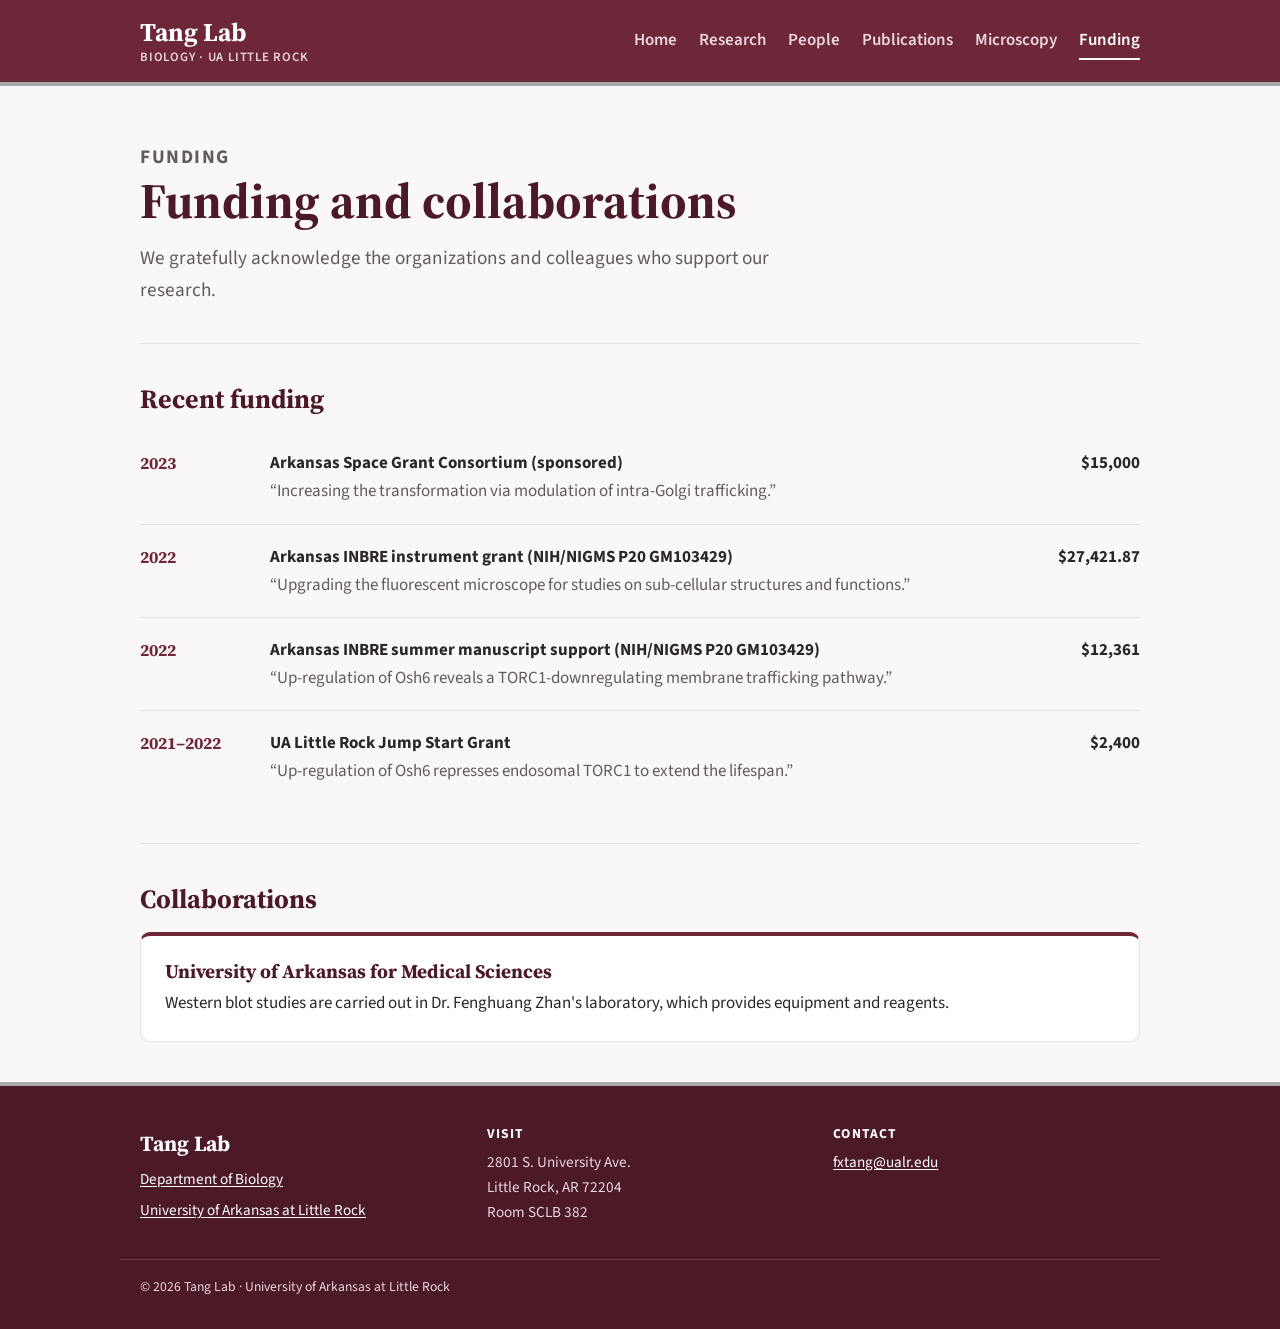
==== commit 74bf0b3d: "Apply review corrections - Use "Ph.D. Candidate" for graduate students - Add Zakariya's LinkedIn lin" ====
--- a/funding.html
+++ b/funding.html
@@ -70,11 +70,12 @@
     </section>
   </main>
 
-  <footer class="site-footer">
+  <footer class="site-footer" id="contact">
     <div class="container footer-grid">
       <div>
         <p class="footer-name">Tang Lab</p>
-        <p>Department of Biology<br>University of Arkansas at Little Rock</p>
+        <p><a href="https://ualr.edu/biology/">Department of Biology</a></p>
+        <p><a href="https://ualr.edu/">University of Arkansas at Little Rock</a></p>
       </div>
       <div>
         <h2 class="footer-heading">Visit</h2>
@@ -83,8 +84,6 @@
       <div>
         <h2 class="footer-heading">Contact</h2>
         <p><a href="mailto:fxtang@ualr.edu">fxtang@ualr.edu</a></p>
-        <p><a href="https://ualr.edu/biology/">Department of Biology</a></p>
-        <p><a href="https://ualr.edu/">UA Little Rock</a></p>
       </div>
     </div>
     <div class="container footer-bottom">
--- a/style.css
+++ b/style.css
@@ -611,14 +611,6 @@
   }
 }
 
-/* Contact */
-
-.contact-grid {
-  display: grid;
-  grid-template-columns: repeat(auto-fit, minmax(280px, 1fr));
-  gap: 32px;
-}
-
 /* Footer */
 
 .site-footer {
